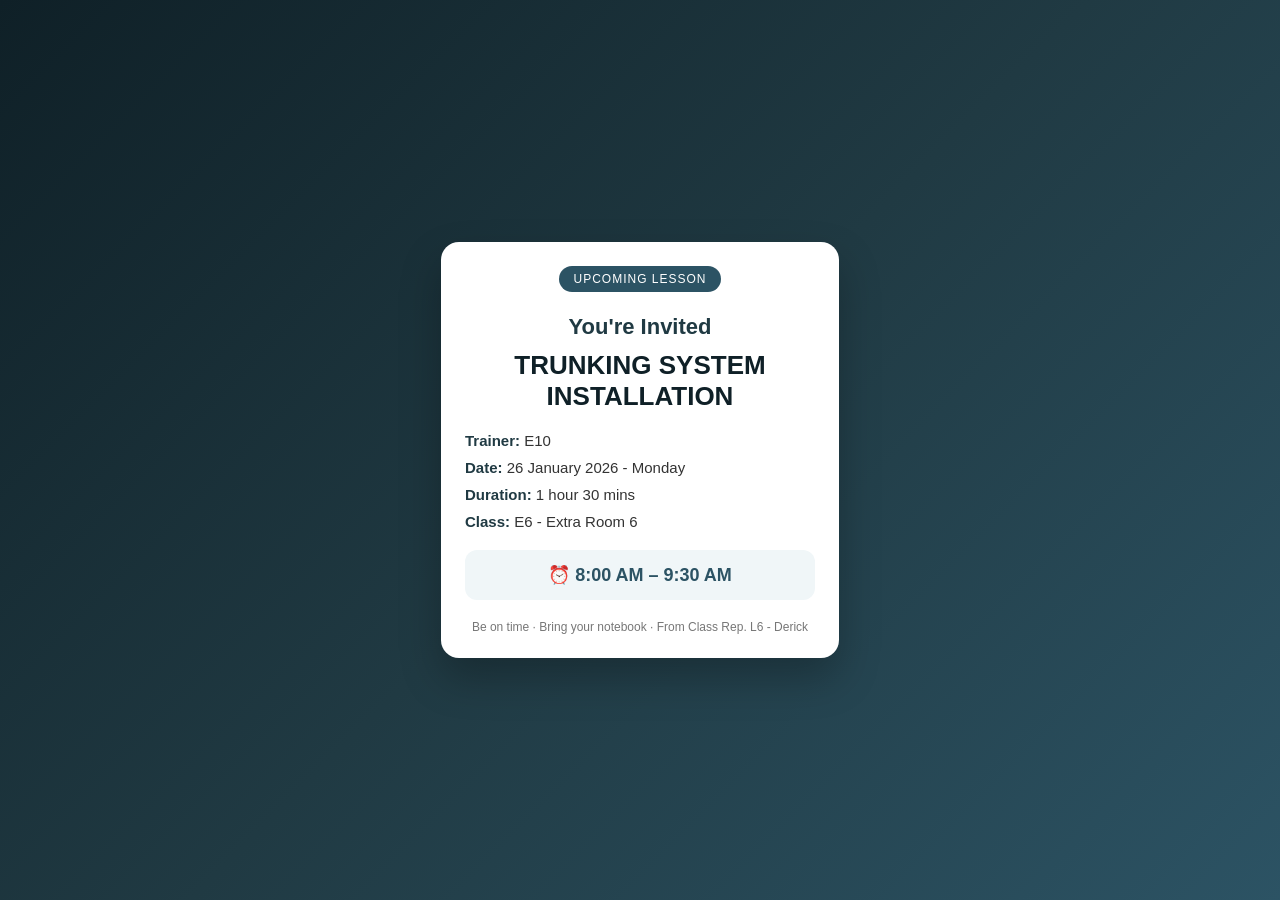
==== index.html @ 03268f0a "Modify lesson details in index.html Updated event details including date, duration, and class." ====
<!DOCTYPE html><html lang="en">
<head>
  <link rel="icon" href="https://files.catbox.moe/fgozk3.jpg"/>
  <script async src="https://pagead2.googlesyndication.com/pagead/js/adsbygoogle.js?client=ca-pub-4788575218174118"
     crossorigin="anonymous"></script>
  <meta charset="UTF-8" />
  <meta name="viewport" content="width=device-width, initial-scale=1.0" />
  <title>Lesson Announcement Poster</title>
  <!--link rel="icon" href="./res/tknp.png"/-->
  <style>
    body {
      margin: 0;
      min-height: 100vh;
      display: flex;
      align-items: center;
      justify-content: center;
      background: linear-gradient(135deg, #0f2027, #203a43, #2c5364);
      font-family: 'Segoe UI', Tahoma, Geneva, Verdana, sans-serif;
    }.poster {
  width: 350px;
  max-width: 90%;
  background: #ffffff;
  border-radius: 18px;
  padding: 24px;
  box-shadow: 0 20px 40px rgba(0, 0, 0, 0.25);
  text-align: center;
}

.badge {
  display: inline-block;
  padding: 6px 14px;
  border-radius: 50px;
  background: #2c5364;
  color: #fff;
  font-size: 12px;
  letter-spacing: 1px;
  margin-bottom: 12px;
}

h1 {
  font-size: 22px;
  margin: 10px 0;
  color: #203a43;
}

.subject {
  font-size: 26px;
  font-weight: bold;
  margin: 10px 0 20px;
  color: #0f2027;
}

.info {
  text-align: left;
  margin: 16px 0;
  font-size: 15px;
  color: #333;
}

.info div {
  margin-bottom: 10px;
}

.label {
  font-weight: bold;
  color: #203a43;
}

.time-box {
  margin-top: 20px;
  padding: 14px;
  border-radius: 12px;
  background: #f0f6f8;
  font-size: 18px;
  font-weight: bold;
  color: #2c5364;
}

.footer {
  margin-top: 20px;
  font-size: 12px;
  color: #777;
}

@media print {
  body {
    background: none;
  }
}

  </style>
</head>
<body>
  <div class="poster" id="poster">
    <div class="badge">UPCOMING LESSON</div><h1>You're Invited</h1>
<div class="subject">TRUNKING SYSTEM INSTALLATION</div>

<div class="info">
  <div><span class="label">Trainer:</span> E10</div>
  <div><span class="label">Date:</span> 26 January 2026 - Monday</div>
  <div><span class="label">Duration:</span> 1 hour 30 mins</div>
  <div><span class="label">Class:</span> E6 - Extra Room 6</div>
</div>

<div class="time-box">
  ⏰ 8:00 AM – 9:30 AM
</div>

<div class="footer">
  Be on time · Bring your notebook · From Class Rep. L6 - Derick
</div>

  </div>
</body>
</html>
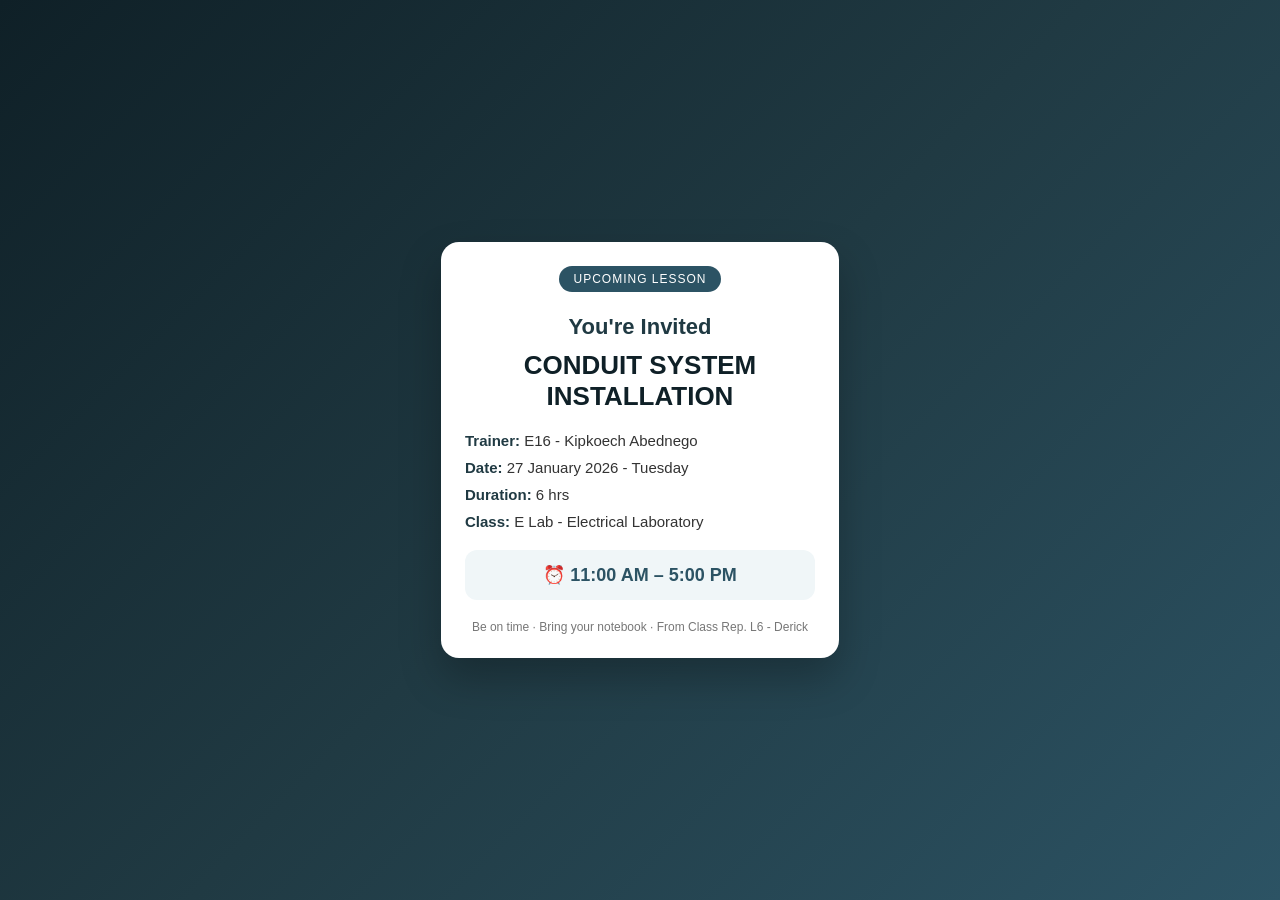
==== commit 907bad95: "Modify event details for upcoming lesson Updated event details including trainer, date, duration, cl" ====
--- a/index.html
+++ b/index.html
@@ -93,17 +93,17 @@
 <body>
   <div class="poster" id="poster">
     <div class="badge">UPCOMING LESSON</div><h1>You're Invited</h1>
-<div class="subject">TRUNKING SYSTEM INSTALLATION</div>
+<div class="subject">CONDUIT SYSTEM INSTALLATION</div>
 
 <div class="info">
-  <div><span class="label">Trainer:</span> E10</div>
-  <div><span class="label">Date:</span> 26 January 2026 - Monday</div>
-  <div><span class="label">Duration:</span> 1 hour 30 mins</div>
-  <div><span class="label">Class:</span> E6 - Extra Room 6</div>
+  <div><span class="label">Trainer:</span> E16 - Kipkoech Abednego</div>
+  <div><span class="label">Date:</span> 27 January 2026 - Tuesday</div>
+  <div><span class="label">Duration:</span> 6 hrs</div>
+  <div><span class="label">Class:</span> E Lab - Electrical Laboratory</div>
 </div>
 
 <div class="time-box">
-  ⏰ 8:00 AM – 9:30 AM
+  ⏰ 11:00 AM – 5:00 PM
 </div>
 
 <div class="footer">
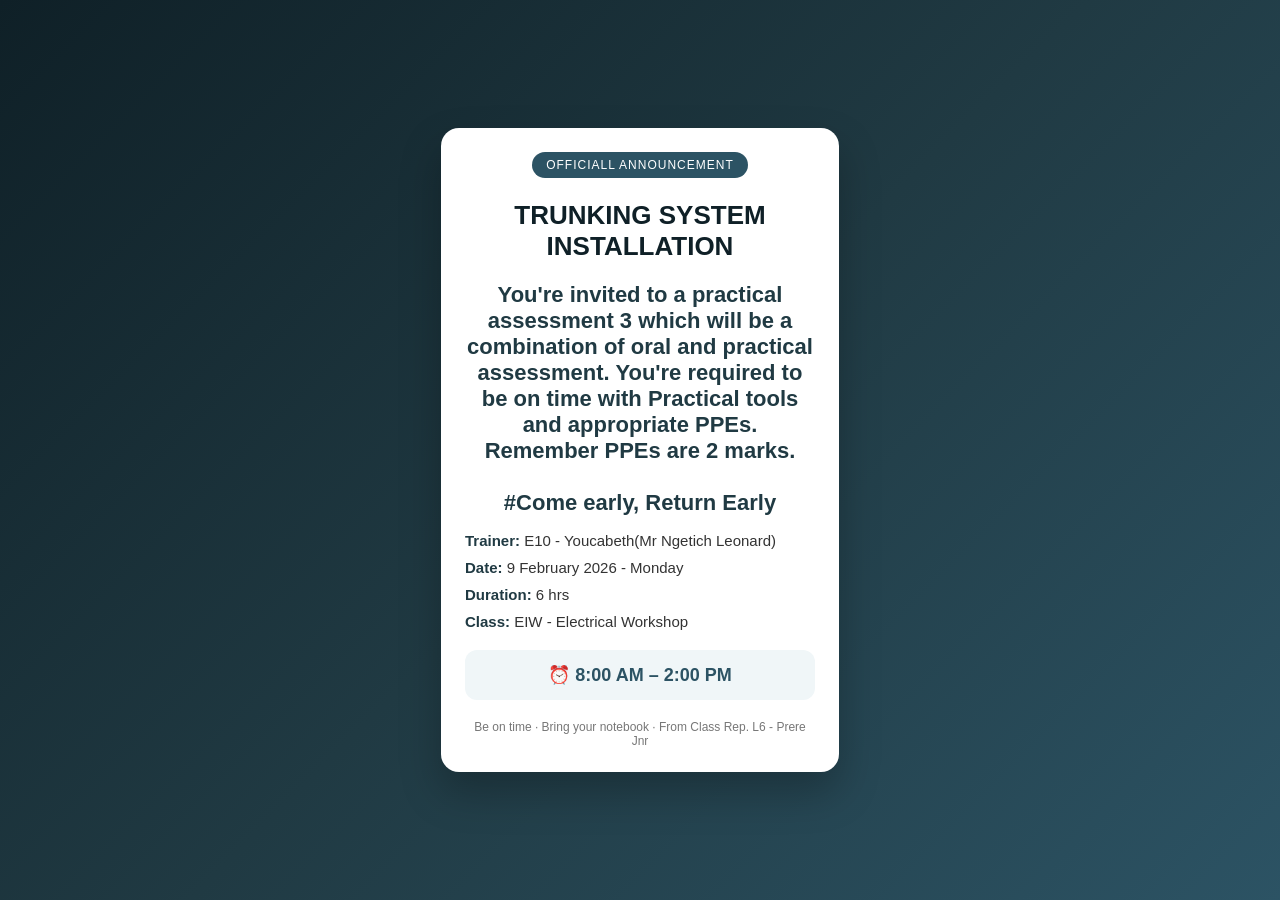
==== commit d75711f3: "Update index.html" ====
--- a/index.html
+++ b/index.html
@@ -92,22 +92,22 @@
 </head>
 <body>
   <div class="poster" id="poster">
-    <div class="badge">UPCOMING LESSON</div><h1>You're Invited</h1>
-<div class="subject">CONDUIT SYSTEM INSTALLATION</div>
-
+    <div class="badge">OFFICIALL ANNOUNCEMENT</div>
+<div class="subject">TRUNKING SYSTEM INSTALLATION</div>
+<h1>You're invited to a practical assessment 3 which will be a combination of oral and practical assessment. You're required to be on time with Practical tools and appropriate PPEs.<br>Remember PPEs are 2 marks. <br><br><a>#Come early, Return Early</a></h1>
 <div class="info">
-  <div><span class="label">Trainer:</span> E16 - Kipkoech Abednego</div>
-  <div><span class="label">Date:</span> 27 January 2026 - Tuesday</div>
+  <div><span class="label">Trainer:</span> E10 - Youcabeth(Mr Ngetich Leonard)</div>
+  <div><span class="label">Date:</span> 9 February 2026 - Monday</div>
   <div><span class="label">Duration:</span> 6 hrs</div>
-  <div><span class="label">Class:</span> E Lab - Electrical Laboratory</div>
+  <div><span class="label">Class:</span> EIW - Electrical Workshop</div>
 </div>
 
 <div class="time-box">
-  ⏰ 11:00 AM – 5:00 PM
+  ⏰ 8:00 AM – 2:00 PM
 </div>
 
 <div class="footer">
-  Be on time · Bring your notebook · From Class Rep. L6 - Derick
+  Be on time · Bring your notebook · From Class Rep. L6 - Prere Jnr
 </div>
 
   </div>
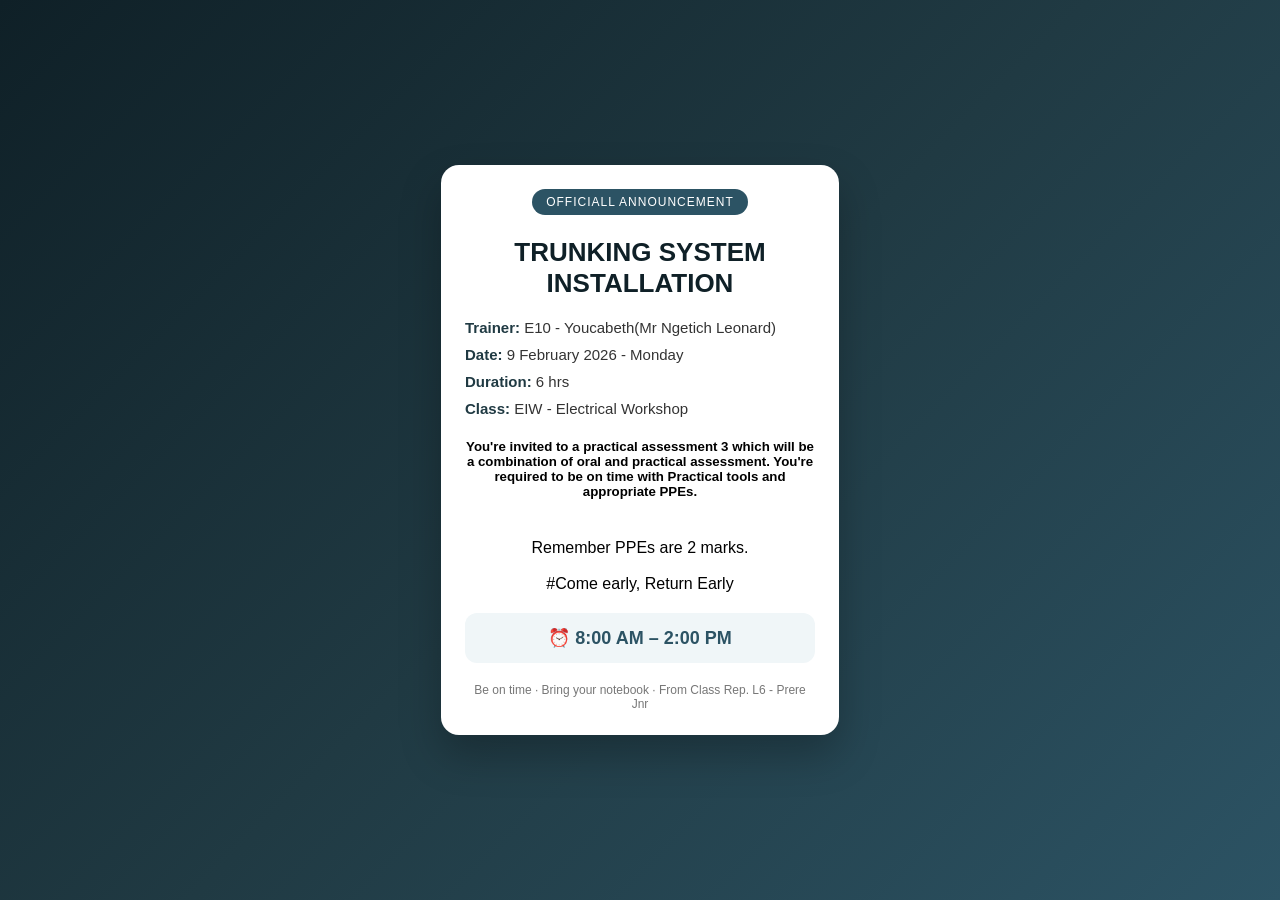
==== commit a4e424d7: "Refactor invitation message and update layout" ====
--- a/index.html
+++ b/index.html
@@ -94,18 +94,17 @@
   <div class="poster" id="poster">
     <div class="badge">OFFICIALL ANNOUNCEMENT</div>
 <div class="subject">TRUNKING SYSTEM INSTALLATION</div>
-<h1>You're invited to a practical assessment 3 which will be a combination of oral and practical assessment. You're required to be on time with Practical tools and appropriate PPEs.<br>Remember PPEs are 2 marks. <br><br><a>#Come early, Return Early</a></h1>
 <div class="info">
   <div><span class="label">Trainer:</span> E10 - Youcabeth(Mr Ngetich Leonard)</div>
   <div><span class="label">Date:</span> 9 February 2026 - Monday</div>
   <div><span class="label">Duration:</span> 6 hrs</div>
   <div><span class="label">Class:</span> EIW - Electrical Workshop</div>
 </div>
-
+<h5>You're invited to a practical assessment 3 which will be a combination of oral and practical assessment. You're required to be on time with Practical tools and appropriate PPEs.</h5><p><br>Remember PPEs are 2 marks. <br><br><a>#Come early, Return Early</a></p>
+    
 <div class="time-box">
   ⏰ 8:00 AM – 2:00 PM
-</div>
-
+</div>                                                                                                                                                                                                                                                              
 <div class="footer">
   Be on time · Bring your notebook · From Class Rep. L6 - Prere Jnr
 </div>
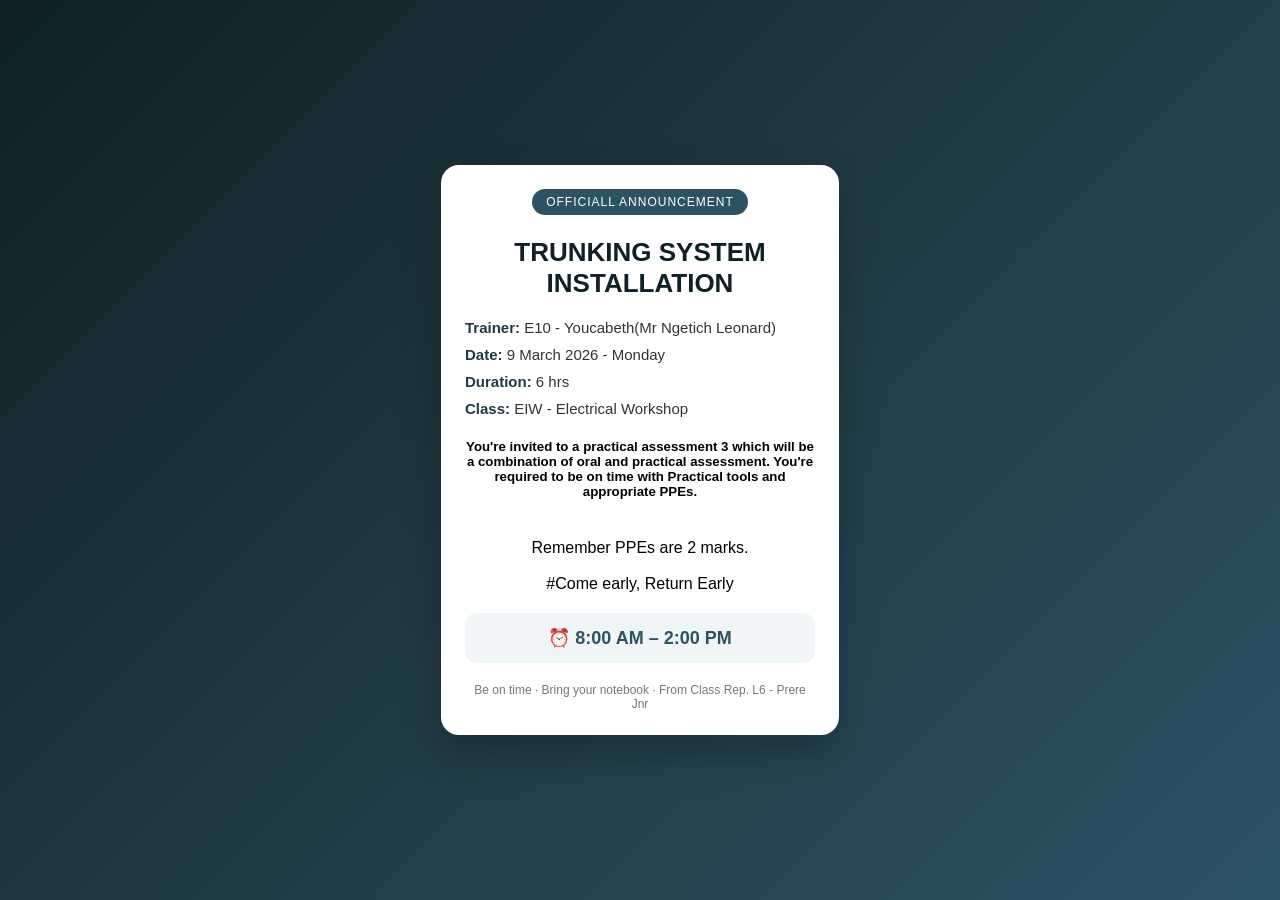
==== commit 763cabac: "Update event date from February to March 2026" ====
--- a/index.html
+++ b/index.html
@@ -96,7 +96,7 @@
 <div class="subject">TRUNKING SYSTEM INSTALLATION</div>
 <div class="info">
   <div><span class="label">Trainer:</span> E10 - Youcabeth(Mr Ngetich Leonard)</div>
-  <div><span class="label">Date:</span> 9 February 2026 - Monday</div>
+  <div><span class="label">Date:</span> 9 March 2026 - Monday</div>
   <div><span class="label">Duration:</span> 6 hrs</div>
   <div><span class="label">Class:</span> EIW - Electrical Workshop</div>
 </div>
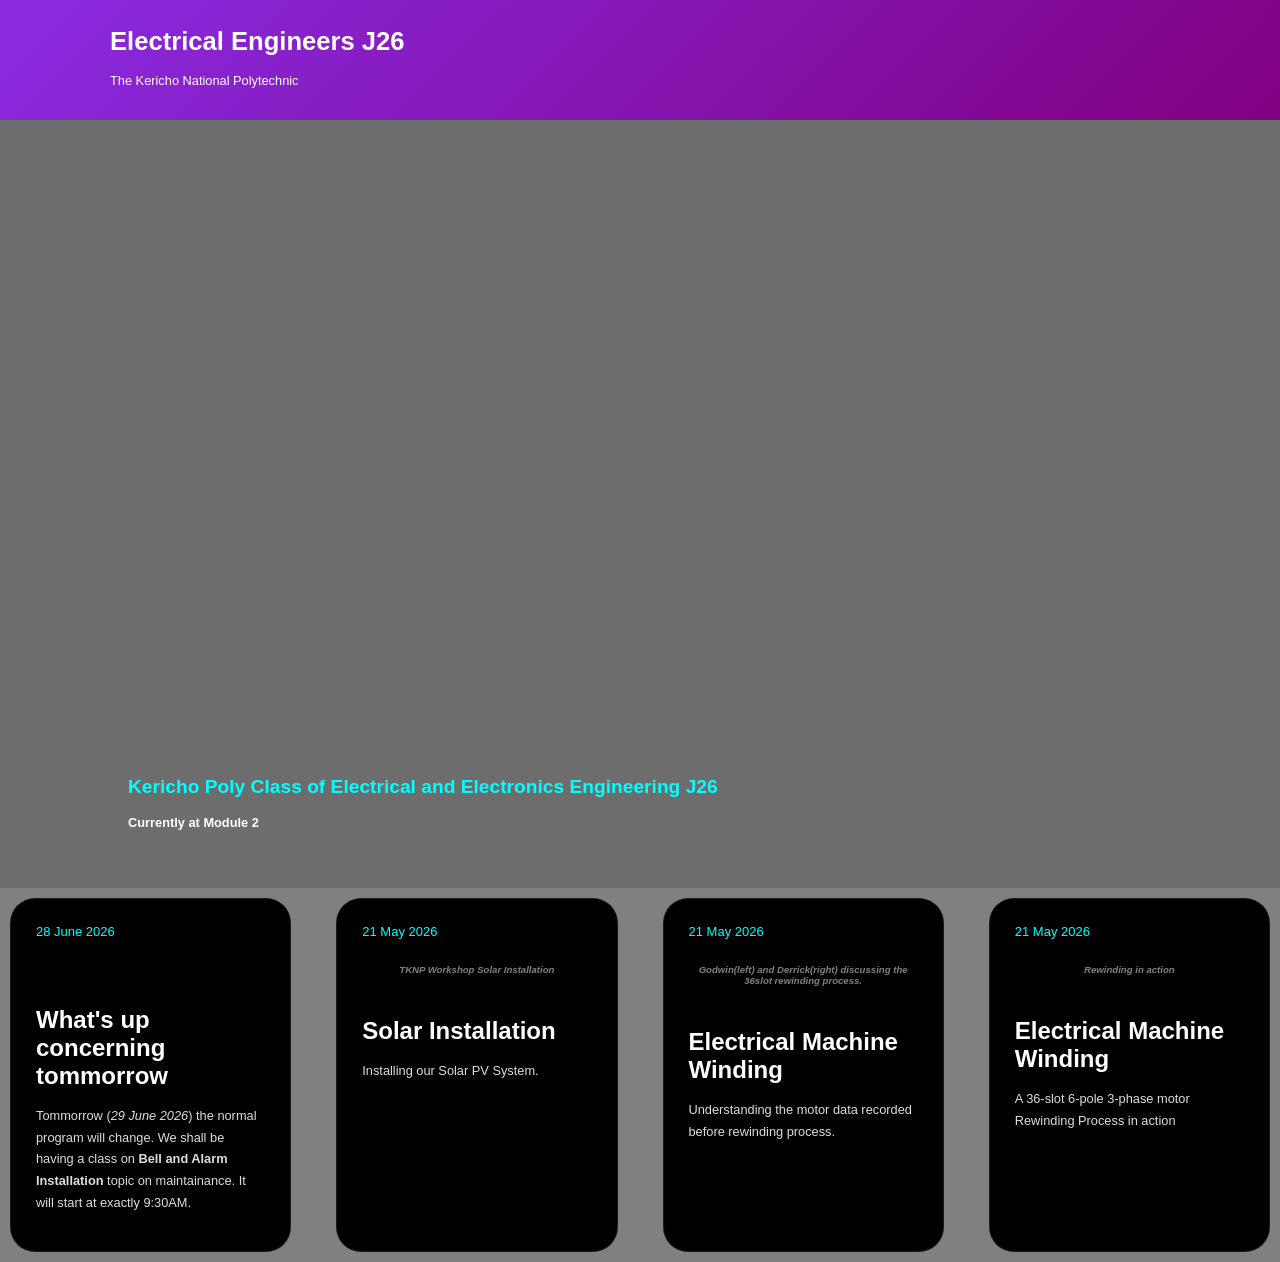
==== commit 2bf7d434: "Add files via upload" ====
--- a/index.html
+++ b/index.html
@@ -1,114 +1,60 @@
-<!DOCTYPE html><html lang="en">
+<!DOCTYPE HTML>
+<html lang="en-us" style="background-image: url('./res/cover1.jpg');">
 <head>
-  <link rel="icon" href="https://files.catbox.moe/fgozk3.jpg"/>
-  <script async src="https://pagead2.googlesyndication.com/pagead/js/adsbygoogle.js?client=ca-pub-4788575218174118"
-     crossorigin="anonymous"></script>
-  <meta charset="UTF-8" />
-  <meta name="viewport" content="width=device-width, initial-scale=1.0" />
-  <title>Lesson Announcement Poster</title>
-  <!--link rel="icon" href="./res/tknp.png"/-->
-  <style>
-    body {
-      margin: 0;
-      min-height: 100vh;
-      display: flex;
-      align-items: center;
-      justify-content: center;
-      background: linear-gradient(135deg, #0f2027, #203a43, #2c5364);
-      font-family: 'Segoe UI', Tahoma, Geneva, Verdana, sans-serif;
-    }.poster {
-  width: 350px;
-  max-width: 90%;
-  background: #ffffff;
-  border-radius: 18px;
-  padding: 24px;
-  box-shadow: 0 20px 40px rgba(0, 0, 0, 0.25);
-  text-align: center;
-}
+  <title>Electrical Engineers | J26 | TKNP</title>
+  <meta charset="utf-8"/>
+  <meta name="viewport" content="width=device-width, initial-scale=1.0"/>
+  <meta name="author" content="Arap Chirchir"/>
+  <link rel="stylesheet" href="./style.css"/>
+  <script type="text/javascript" src="./data.js"></script>
+  <script type="text/javascript" src="./user.js"></script>
+  <script type="text/javascript">
+  document.addEventListener("DOMContentLoaded", () => {
+    EditContent(content);
+})
 
-.badge {
-  display: inline-block;
-  padding: 6px 14px;
-  border-radius: 50px;
-  background: #2c5364;
-  color: #fff;
-  font-size: 12px;
-  letter-spacing: 1px;
-  margin-bottom: 12px;
-}
-
-h1 {
-  font-size: 22px;
-  margin: 10px 0;
-  color: #203a43;
-}
-
-.subject {
-  font-size: 26px;
-  font-weight: bold;
-  margin: 10px 0 20px;
-  color: #0f2027;
-}
-
-.info {
-  text-align: left;
-  margin: 16px 0;
-  font-size: 15px;
-  color: #333;
-}
-
-.info div {
-  margin-bottom: 10px;
-}
-
-.label {
-  font-weight: bold;
-  color: #203a43;
-}
-
-.time-box {
-  margin-top: 20px;
-  padding: 14px;
-  border-radius: 12px;
-  background: #f0f6f8;
-  font-size: 18px;
-  font-weight: bold;
-  color: #2c5364;
-}
-
-.footer {
-  margin-top: 20px;
-  font-size: 12px;
-  color: #777;
-}
-
-@media print {
-  body {
-    background: none;
-  }
-}
-
-  </style>
+  </script>
 </head>
 <body>
-  <div class="poster" id="poster">
-    <div class="badge">OFFICIALL ANNOUNCEMENT</div>
-<div class="subject">TRUNKING SYSTEM INSTALLATION</div>
-<div class="info">
-  <div><span class="label">Trainer:</span> E10 - Youcabeth(Mr Ngetich Leonard)</div>
-  <div><span class="label">Date:</span> 9 March 2026 - Monday</div>
-  <div><span class="label">Duration:</span> 6 hrs</div>
-  <div><span class="label">Class:</span> EIW - Electrical Workshop</div>
-</div>
-<h5>You're invited to a practical assessment 3 which will be a combination of oral and practical assessment. You're required to be on time with Practical tools and appropriate PPEs.</h5><p><br>Remember PPEs are 2 marks. <br><br><a>#Come early, Return Early</a></p>
-    
-<div class="time-box">
-  ⏰ 8:00 AM – 2:00 PM
-</div>                                                                                                                                                                                                                                                              
-<div class="footer">
-  Be on time · Bring your notebook · From Class Rep. L6 - Prere Jnr
-</div>
+  <header>
+    <div class="menu-option-icon"></div>
+    <div class="main-title">
+      <h1>Electrical Engineers J26</h1>
+      <p>The Kericho National Polytechnic</p>
+    </div>
+  </header>
+  <section class="cover-img">
+    <div class="left-side-cover">
+      <h1>Kericho Poly Class of Electrical and Electronics Engineering J26</h1>
+      <h4>Currently at Module 2</h4>
+    </div>
+    <!--div class="right-side-cover"></div-->
+  <div id="AnnouncementPoster" class="announcement-container">
+
+    <div class="card">
+      <span class="date">21 May 2026</span>
+      <img class="-image-" src="/storage/emulated/0/Android/media/com.whatsapp.w4b/WhatsApp Business/Media/WhatsApp Business Images/IMG-20260611-WA0046.jpg"/>
+      <figcaption>Students Performing Winding</figcaption>
+      <h4>What's Happening Now?</h4>
+      <p>
+        Stand alone Solar PV Installation Class starts at 11:30 AM.
+        Everyone should carry atleast a notebook.
+        
+        Also don't forget the appropriate PPE's
+        <br><em>Trainer: <b>Mdm Sharon</b></em>
+      </p>
+    </div>
+
+    <div class="card">
+      <span class="date">18 May 2026</span>
+      <h4>Assesment Reminders</h4>
+      <p>
+        <em>Incase of any you it will be updated. Stay tuned.</em>
+      </p>
+    </div>
 
   </div>
+  </section>
+
 </body>
-</html>
+</html>
--- a/style.css
+++ b/style.css
@@ -0,0 +1,123 @@
+* {
+  box-sizing: border-box;
+      font-family: Arial, Helvetica, sans-serif;
+      scroll-behavior: smooth;
+}
+
+html {
+  background-image: ;/*'/storage/emulated/0/Android/media/com.whatsapp.w4b/WhatsApp Business/Media/WhatsApp Business Images/IMG-20260611-WA0046.jpg');*/
+  background-repeat: no-repeat;
+  background-position: center;
+  background-size: cover;
+  background-color: grey;
+}
+
+html, body {
+  padding: 0;
+  margin: 0;
+  background: ;
+  color: #ffffff;
+}
+
+body {
+  font-size: 0.8rem;
+  backdrop-filter: blur(5px);
+}
+
+header {
+  padding: 10px;
+  justify-content: left;
+  display: flex;
+  background: linear-gradient(135deg, blueviolet, purple);
+  color: ;
+}
+
+.menu-option-icon {
+  width: 80px;
+  height: 80px;
+  background: ;
+  margin: 10px;
+  background-image: url('./res/mylogo.svg');
+  background-position: center;
+  background-size: cover;
+  background-repeat: no-repeat;
+}
+
+.cover-img {
+  height: 70vh;
+  width: 100%;
+  /*background-image: url('/storage/emulated/0/Android/media/com.whatsapp.w4b/WhatsApp Business/Media/WhatsApp Business Images/IMG-20260611-WA0046.jpg');*/
+  background-repeat: no-repeat;
+  background-position: center;
+  background-size: cover;
+}
+
+.left-side-cover {
+  width: 100%;
+  height: 100%;
+  padding: 50% 10% 10% 10%;
+  /*background: rgba(255,255,255,0.08);*/
+  background: rgba(0, 0, 0, 0.15);
+  /*backdrop-filter: blur(3px);
+  /*background: linear-gradient(135deg, blueviolet, purple);
+  clip-path: inset(5% 5% round 20px);*/
+}
+
+.left-side-cover h1 {
+  color: cyan;
+}
+
+.announcement-container {
+  grid-template-columns: repeat(auto-fit, minmax(300px, 1fr));
+  display: grid;
+  gap: 25px;
+  backdrop-filter: blur(10px);
+}
+
+    .card {
+      background: rgba(0, 0, 0, 1.75);
+      border: 1px solid rgba(255,255,255,0.1);
+      padding: 25px;
+      border-radius: 25px;
+      backdrop-filter: blur(10px);
+      transition: 0.3s;
+      margin: 10px;
+    }
+
+    .card:hover {
+      transform: translateY(-5px);
+    }
+
+    .card h4 {
+      margin-bottom: 15px;
+      font-size: 24px;
+    }
+
+    .date {
+      display: inline-block;
+      margin-bottom: 15px;
+      font-size: 13px;
+      color: cyan;
+    }
+
+    .card p {
+      color: #ddd;
+      line-height: 1.7;
+    }
+
+.-image- {
+  width: 100%;
+  max-height: 70vh;
+  border-radius: 10px;
+  object-position: 60%;
+  object-fit: cover;
+}
+
+figcaption {
+  color: grey;
+  font-weight: bold;
+  font-style: italic;
+  font-size: 0.6rem;
+  text-align: center;
+  padding: 10px;
+}
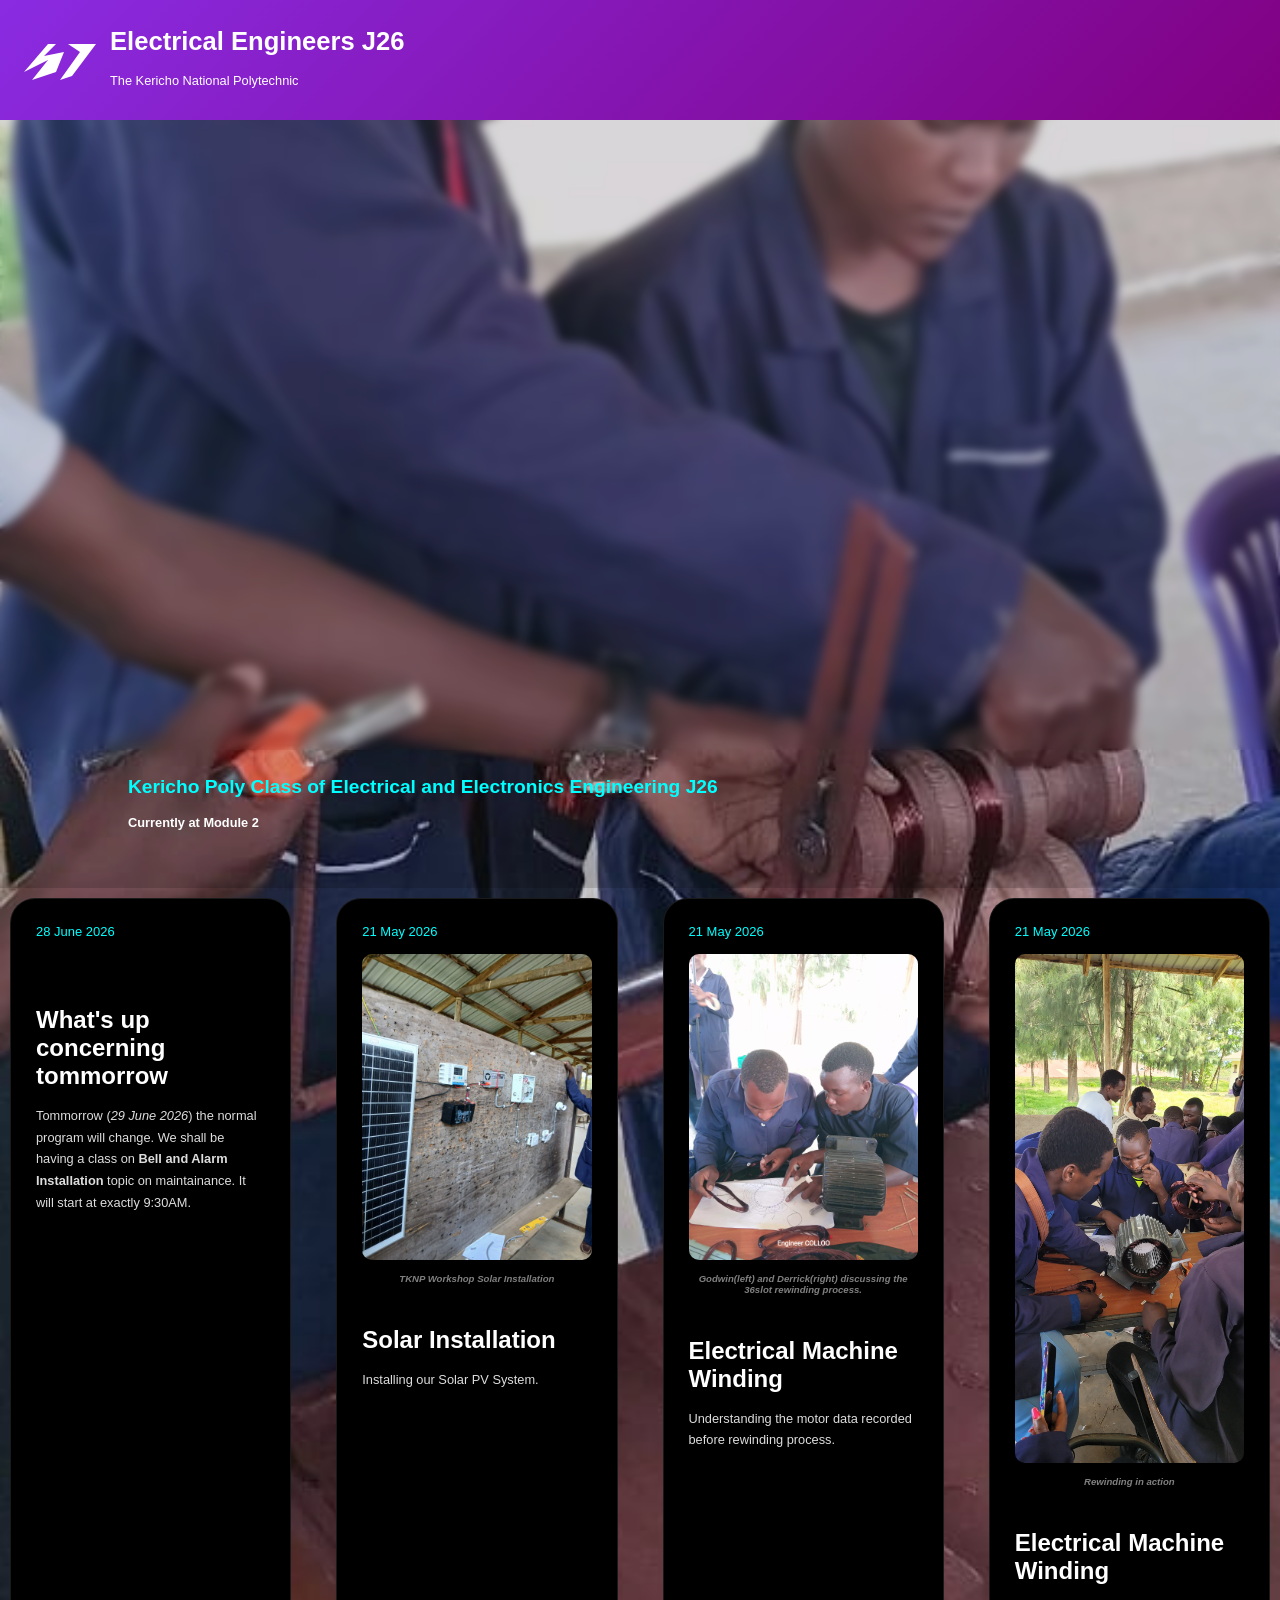
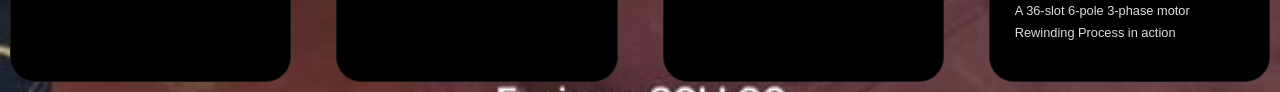
==== commit ce5814a0: "Add favicon link to index.html Added a favicon link to the HTML document." ====
--- a/index.html
+++ b/index.html
@@ -1,6 +1,7 @@
 <!DOCTYPE HTML>
 <html lang="en-us" style="background-image: url('./res/cover1.jpg');">
 <head>
+  <link rel="icon" href="https://files.catbox.moe/fgozk3.jpg"/>
   <title>Electrical Engineers | J26 | TKNP</title>
   <meta charset="utf-8"/>
   <meta name="viewport" content="width=device-width, initial-scale=1.0"/>
@@ -57,4 +58,4 @@
   </section>
 
 </body>
-</html>+</html>
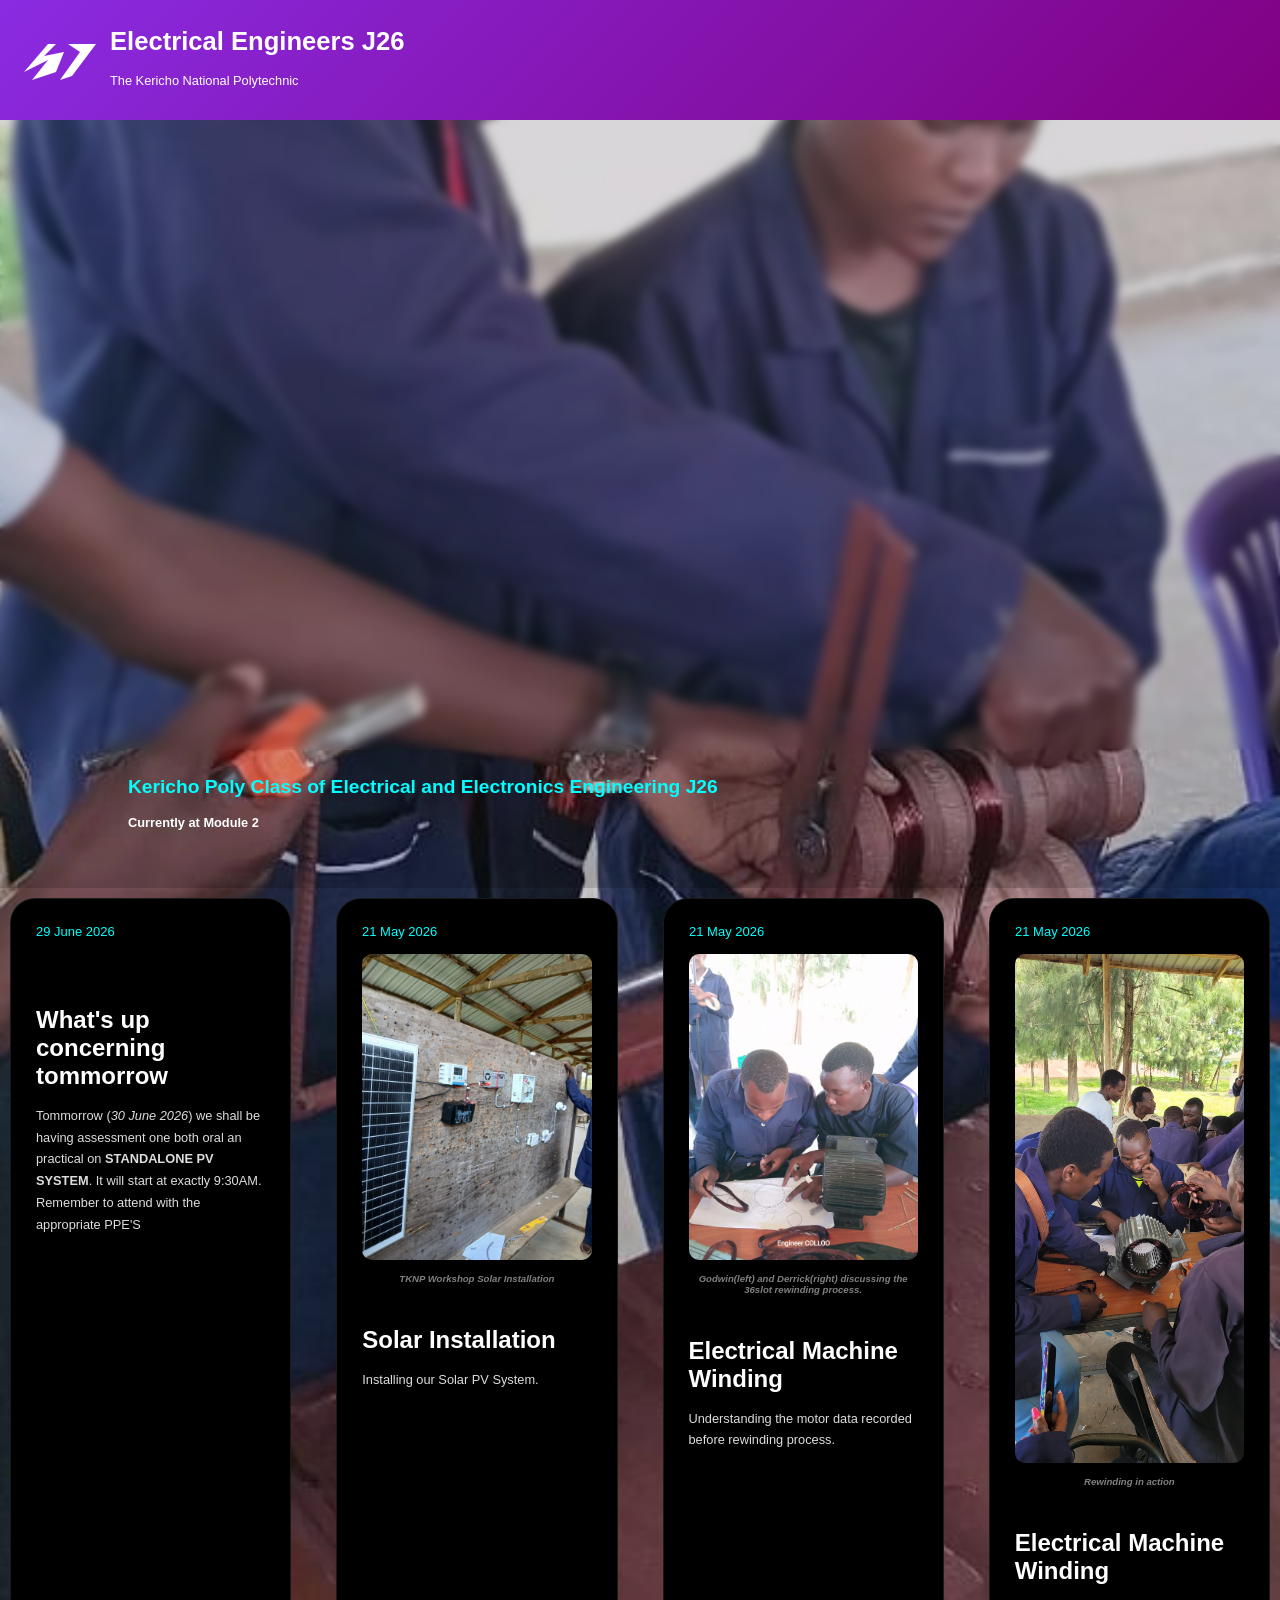
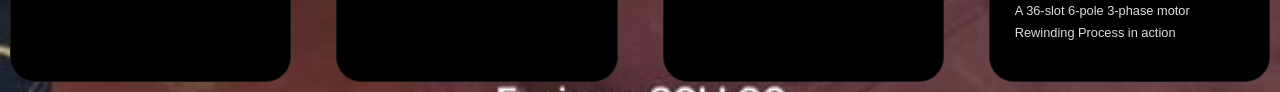
==== commit 5e09fa23: "Revise class announcement and practical details Updated the announcement regarding the Solar PV Inst" ====
--- a/index.html
+++ b/index.html
@@ -38,11 +38,10 @@
       <figcaption>Students Performing Winding</figcaption>
       <h4>What's Happening Now?</h4>
       <p>
-        Stand alone Solar PV Installation Class starts at 11:30 AM.
-        Everyone should carry atleast a notebook.
-        
-        Also don't forget the appropriate PPE's
-        <br><em>Trainer: <b>Mdm Sharon</b></em>
+        Changes on the decided assessment by MDM Sharon concerning the assessment 2&3 Solar PV Module.
+        <br>
+        Next week we shall be having a practical on both Machine Winding and Solar PV. Stay tuned.
+        <br><em> <b></b></em>
       </p>
     </div>
 
